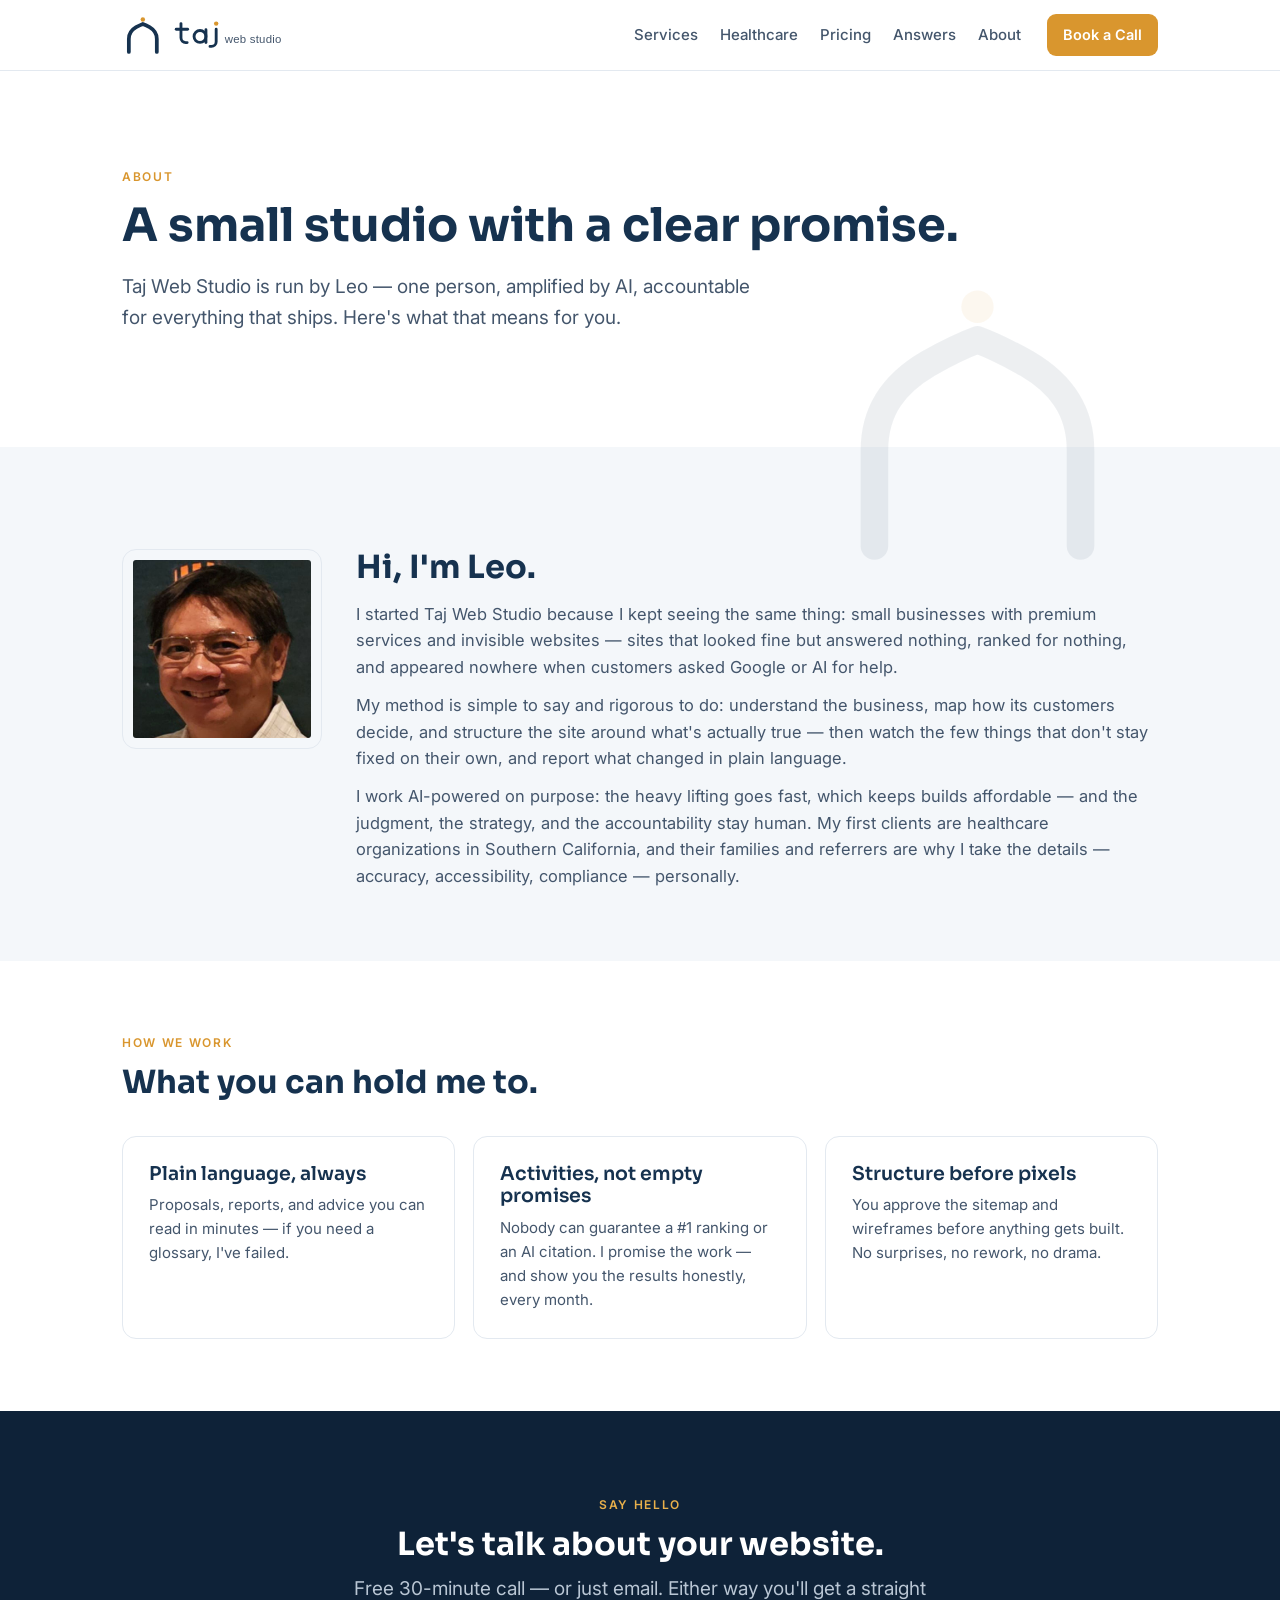
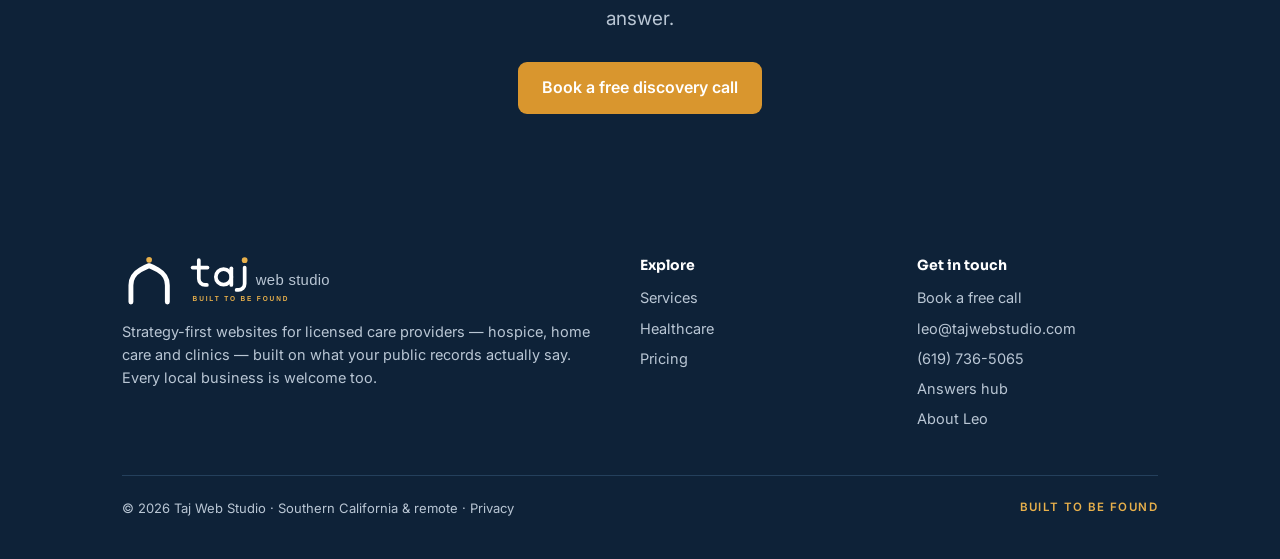
==== about.html @ af1b764f "Phone menu: nav links on a second row under 860px; stylesheet v4" ====
<!DOCTYPE html>
<html lang="en">
<head>
<meta charset="UTF-8">
<meta name="viewport" content="width=device-width, initial-scale=1.0">
<title>About Leo & Taj Web Studio | AI-Powered Web Studio</title>
<meta name="description" content="Taj Web Studio is a one-person, AI-powered web studio run by Leo — strategy-first websites for licensed care providers and local businesses, with plain-language reporting.">
<link rel="canonical" href="https://tajwebstudio.com/about.html">
<!-- social sharing -->
<meta property="og:type" content="website">
<meta property="og:site_name" content="Taj Web Studio">
<meta property="og:title" content="About Leo & Taj Web Studio | AI-Powered Web Studio">
<meta property="og:description" content="Taj Web Studio is a one-person, AI-powered web studio run by Leo — strategy-first websites for licensed care providers and local businesses, with plain-language reporting.">
<meta property="og:url" content="https://tajwebstudio.com/about.html">
<meta property="og:image" content="https://tajwebstudio.com/assets/og-card.png">
<meta property="og:image:width" content="1200">
<meta property="og:image:height" content="630">
<meta property="og:image:alt" content="Taj Web Studio — strategy-first websites">
<meta name="twitter:card" content="summary_large_image">
<meta name="twitter:title" content="About Leo & Taj Web Studio | AI-Powered Web Studio">
<meta name="twitter:description" content="Taj Web Studio is a one-person, AI-powered web studio run by Leo — strategy-first websites for licensed care providers and local businesses, with plain-language reporting.">
<meta name="twitter:image" content="https://tajwebstudio.com/assets/og-card.png">
<link rel="icon" type="image/svg+xml" href="assets/favicon.svg">
<link rel="preconnect" href="https://fonts.googleapis.com">
<link href="https://fonts.googleapis.com/css2?family=Sora:wght@600;700&family=Inter:wght@400;500;600&display=swap" rel="stylesheet">
<link rel="stylesheet" href="css/styles.css?v=4">

<!-- Google tag (gtag.js) -->
<script async src="https://www.googletagmanager.com/gtag/js?id=G-6H2BL4L3NL"></script>
<script>
  window.dataLayer = window.dataLayer || [];
  function gtag(){dataLayer.push(arguments);}
  gtag('js', new Date());
  gtag('config', 'G-6H2BL4L3NL');
</script>
</head>
<body>

<header>
  <div class="wrap nav">
    <a class="logo" href="index.html"><img src="assets/logo-horizontal-notagline.svg" alt="Taj Web Studio"></a>
    <nav>
      <a href="services.html">Services</a>
      <a href="healthcare.html">Healthcare</a>
      <a href="pricing.html">Pricing</a>
      <a href="answers.html">Answers</a>
      <a href="about.html">About</a>
    </nav>
    <a class="btn btn-gold" href="book.html">Book a Call</a>
  </div>
</header>

<section class="hero">
  <div class="wrap hero-wrap">
    <img class="arch-bg" src="assets/logo-mark.svg" alt="" aria-hidden="true">
    <p class="eyebrow">About</p>
    <h1>A small studio with a clear promise.</h1>
    <p class="sub">Taj Web Studio is run by Leo — one person, amplified by AI, accountable for everything that
    ships. Here's what that means for you.</p>
  </div>
</section>

<section class="mist">
  <div class="wrap">
    <div class="bio">
      <img class="photo" src="assets/leo.jpg" alt="Leo, founder of Taj Web Studio" width="640" height="640">
      <div>
        <h2>Hi, I'm Leo.</h2>
        <p style="color:var(--slate);margin-bottom:12px">I started Taj Web Studio because I kept seeing the same thing: small businesses with
        premium services and invisible websites — sites that looked fine but answered nothing, ranked for nothing,
        and appeared nowhere when customers asked Google or AI for help.</p>
        <p style="color:var(--slate);margin-bottom:12px">My method is simple to say and rigorous to do: understand the business, map how its customers
        decide, and structure the site around what's actually true — then watch the few things that don't stay
        fixed on their own, and report what changed in plain language.</p>
        <p style="color:var(--slate)">I work AI-powered on purpose: the heavy lifting goes fast, which keeps builds affordable —
        and the judgment, the strategy, and the accountability stay human. My first clients are healthcare
        organizations in Southern California, and their families and referrers are why I take the details —
        accuracy, accessibility, compliance — personally.</p>
      </div>
    </div>
  </div>
</section>

<section>
  <div class="wrap">
    <p class="eyebrow">How we work</p>
    <h2>What you can hold me to.</h2>
    <div class="grid g3">
      <div class="card"><h3>Plain language, always</h3><p>Proposals, reports, and advice you can read in minutes — if you need a glossary, I've failed.</p></div>
      <div class="card"><h3>Activities, not empty promises</h3><p>Nobody can guarantee a #1 ranking or an AI citation. I promise the work — and show you the results honestly, every month.</p></div>
      <div class="card"><h3>Structure before pixels</h3><p>You approve the sitemap and wireframes before anything gets built. No surprises, no rework, no drama.</p></div>
    </div>
  </div>
</section>

<section class="dark cta-band">
  <div class="wrap">
    <p class="eyebrow">Say hello</p>
    <h2>Let's talk about your website.</h2>
    <p class="sub">Free 30-minute call — or just email. Either way you'll get a straight answer.</p>
    <a class="btn btn-gold" href="book.html">Book a free discovery call</a>
  </div>
</section>

<footer>
  <div class="wrap">
    <div class="cols">
      <div>
        <img src="assets/logo-horizontal-reversed.svg" alt="Taj Web Studio">
        <p>Strategy-first websites for licensed care providers — hospice, home care and clinics — built on
        what your public records actually say. Every local business is welcome too.</p>
      </div>
      <div>
        <h4>Explore</h4>
        <a href="services.html">Services</a>
        <a href="healthcare.html">Healthcare</a>
        <a href="pricing.html">Pricing</a>
      </div>
      <div>
        <h4>Get in touch</h4>
        <a href="book.html">Book a free call</a>
        <a href="mailto:leo@tajwebstudio.com">leo@tajwebstudio.com</a>
        <a href="tel:+16197365065">(619) 736-5065</a>
        <a href="answers.html">Answers hub</a>
        <a href="about.html">About Leo</a>
      </div>
    </div>
    <div class="base">
      <span>© 2026 Taj Web Studio · Southern California & remote · <a href="privacy.html" style="display:inline">Privacy</a></span>
      <span class="tag">BUILT TO BE FOUND</span>
    </div>
  </div>
</footer>

</body>
</html>
---- css/styles.css ----
/* Taj Web Studio design system — from brand-kit.md v3 */
:root{
  --ink:#16324F; --navy:#0E2238; --gold:#D9962E; --gold-b:#E8B04B;
  --slate:#44566C; --mist:#F4F7FA; --line:#E3E9F0; --white:#FFFFFF;
  --ff-h:'Sora',system-ui,-apple-system,'Segoe UI',sans-serif;
  --ff-b:'Inter',system-ui,-apple-system,'Segoe UI',sans-serif;
  --max:1080px;
}
*{margin:0;box-sizing:border-box}
html{scroll-behavior:smooth}
body{font-family:var(--ff-b);color:var(--ink);background:var(--white);line-height:1.6;font-size:16.5px}
img,svg{max-width:100%;display:block}
a{color:inherit;text-decoration:none}
.wrap{max-width:var(--max);margin:0 auto;padding:0 22px}
h1,h2,h3{font-family:var(--ff-h);line-height:1.18}
h1{font-size:clamp(30px,4.6vw,46px);font-weight:700}
h2{font-size:clamp(24px,3vw,32px);font-weight:700;margin-bottom:14px}
h3{font-size:19px;font-weight:600}
.eyebrow{font-size:12px;font-weight:600;letter-spacing:.14em;text-transform:uppercase;color:var(--gold);margin-bottom:12px}
.sub{color:var(--slate);font-size:clamp(16px,1.6vw,19px);max-width:640px}
section{padding:72px 0}
section.mist{background:var(--mist)}
section.dark{background:var(--navy);color:var(--white)}
section.dark .sub{color:#B9C6D4}
section.dark .eyebrow{color:var(--gold-b)}
/* nav */
header{position:sticky;top:0;background:rgba(255,255,255,.96);backdrop-filter:blur(6px);border-bottom:1px solid var(--line);z-index:50}
.nav{display:flex;align-items:center;gap:26px;height:70px}
.nav .logo img{height:40px;width:auto}
.nav nav{display:flex;gap:22px;margin-left:auto;font-size:15px;font-weight:500;color:var(--slate)}
.nav nav a:hover{color:var(--ink)}
/* buttons */
.btn{display:inline-block;font-family:var(--ff-b);font-weight:600;font-size:16px;border-radius:9px;padding:13px 24px;transition:.15s}
.btn-gold{background:var(--gold);color:#fff}
.btn-gold:hover{background:#C4861F}
.btn-ghost{border:1.5px solid var(--ink);color:var(--ink)}
.btn-ghost:hover{background:var(--ink);color:#fff}
.dark .btn-ghost{border-color:#fff;color:#fff}
.nav .btn{padding:9px 16px;font-size:14.5px}
/* hero */
.hero{padding:96px 0 84px}
.hero .sub{margin:20px 0 30px}
.hero .actions{display:flex;gap:14px;flex-wrap:wrap}
.hero .arch-bg{position:absolute;right:4%;top:90px;width:min(30vw,320px);opacity:.07;pointer-events:none}
.hero-wrap{position:relative}
/* cards & grids */
.grid{display:grid;gap:18px;margin-top:34px}
.g2{grid-template-columns:repeat(2,1fr)}
.g3{grid-template-columns:repeat(3,1fr)}
.g4{grid-template-columns:repeat(4,1fr)}
.card{background:#fff;border:1px solid var(--line);border-radius:14px;padding:26px}
.mist .card{box-shadow:0 1px 8px rgba(14,34,56,.05)}
.card h3{margin-bottom:8px}
.card p{font-size:15px;color:var(--slate)}
.card .more{display:inline-block;margin-top:14px;font-weight:600;font-size:14.5px;color:var(--gold);}
.card.path{border-top:4px solid var(--gold);}
.step{ text-align:left}
.step .num{font-family:var(--ff-h);font-weight:700;font-size:15px;color:var(--gold);margin-bottom:6px}
.qa .card h3{font-size:16.5px}
/* proof */
.proof-tag{font-size:12.5px;font-weight:600;color:var(--gold);letter-spacing:.06em;text-transform:uppercase}
.result{font-weight:600;color:var(--ink);margin-top:10px;font-size:15px}
/* cta band */
.cta-band{text-align:center;padding:84px 0}
.cta-band h2{margin-bottom:10px}
.cta-band .sub{margin:0 auto 28px}
/* footer */
footer{background:var(--navy);color:#B9C6D4;padding:56px 0 40px;font-size:14.5px}
footer .cols{display:grid;grid-template-columns:2fr 1fr 1fr;gap:36px}
footer img{height:52px;width:auto;margin-bottom:14px}
footer h4{font-family:var(--ff-h);color:#fff;font-size:14px;margin-bottom:10px}
footer a{display:block;margin-bottom:7px}
footer a:hover{color:#fff}
footer .base{border-top:1px solid #24405C;margin-top:38px;padding-top:22px;display:flex;justify-content:space-between;flex-wrap:wrap;gap:8px;font-size:13px}
footer .tag{color:var(--gold-b);letter-spacing:.12em;font-weight:600;font-size:11.5px}
@media(max-width:860px){
  .g3,.g4{grid-template-columns:1fr 1fr}
  .nav{flex-wrap:wrap;height:auto;padding-top:10px;padding-bottom:8px;row-gap:6px;column-gap:12px}
  .nav .btn{margin-left:auto}
  .nav nav{order:3;width:100%;margin-left:0;gap:16px;font-size:14px;overflow-x:auto;white-space:nowrap;-webkit-overflow-scrolling:touch;padding:2px 0 4px}
  footer .cols{grid-template-columns:1fr}
}
@media(max-width:560px){
  .nav .logo img{height:30px}
  .nav .btn{padding:8px 12px;font-size:13.5px}
  .g2,.g3,.g4{grid-template-columns:1fr}
  section{padding:52px 0}
  .hero{padding:64px 0 56px}
}
/* pricing */
.price{font-family:var(--ff-h);font-weight:700;font-size:26px;margin:6px 0 2px}
.per{font-size:13.5px;color:var(--slate);font-weight:500}
.card.feat{border:2px solid var(--gold);position:relative}
.badge{position:absolute;top:-12px;left:22px;background:var(--gold);color:#fff;font-size:11.5px;font-weight:600;letter-spacing:.06em;border-radius:20px;padding:3px 12px}
.card ul{margin:12px 0 0 0;padding:0;list-style:none}
.card ul li{font-size:14.5px;color:var(--slate);padding-left:20px;position:relative;margin-bottom:7px}
.card ul li:before{content:"✓";position:absolute;left:0;color:var(--gold);font-weight:700}
.fineline{margin-top:18px;font-size:14px;color:var(--slate)}
/* forms */
.field{margin-bottom:14px}
.field label{display:block;font-size:13.5px;font-weight:600;margin-bottom:5px}
.field input,.field textarea{width:100%;border:1.5px solid var(--line);border-radius:8px;padding:11px 12px;font-family:var(--ff-b);font-size:15px;color:var(--ink)}
.field input:focus,.field textarea:focus{outline:2px solid var(--gold);border-color:var(--gold)}
.sched{border:2px dashed var(--line);border-radius:14px;min-height:300px;display:flex;align-items:center;justify-content:center;color:var(--slate);font-size:14.5px;text-align:center;padding:20px}
/* answers hub */
article{max-width:760px;margin:0;padding:56px 0;border-bottom:1px solid var(--line);scroll-margin-top:90px}
article:last-of-type{border-bottom:none}
article h2{margin-bottom:16px}
article .lead{font-size:18px;font-weight:500;color:var(--ink);margin-bottom:18px}
article p{margin-bottom:14px;color:var(--slate)}
article strong{color:var(--ink)}
.answer-date{font-size:13px;color:#7A8CA0;margin-top:6px}
.bio{display:grid;grid-template-columns:200px 1fr;gap:34px;align-items:start;margin-top:30px}
.bio .photo{background:var(--mist);border:1px solid var(--line);border-radius:14px;aspect-ratio:1;display:flex;align-items:center;justify-content:center;color:var(--slate);font-size:13px;text-align:center;padding:10px}
@media(max-width:660px){.bio{grid-template-columns:1fr}}
img.photo{width:100%;height:auto;padding:0;object-fit:cover;display:block}

/* ===== v1.1 — design elevation ===== */
.hero-v2{background:linear-gradient(155deg,#0E2238 0%,#16324F 62%,#1E4066 100%);color:#fff;padding:110px 0 120px;position:relative;overflow:hidden}
.hero-v2 .eyebrow{color:var(--gold-b)}
.hero-v2 h1{font-size:clamp(34px,5.2vw,56px);max-width:840px;color:#fff}
.hero-v2 h1 em{color:var(--gold-b)}
.hero-v2 .sub{color:#BCC9D8;font-size:clamp(16.5px,1.7vw,20px);max-width:660px}
.hero-v2:after{content:"";position:absolute;left:0;right:0;bottom:0;height:110px;background:url("data:image/svg+xml,%3Csvg xmlns='http://www.w3.org/2000/svg' width='140' height='110' viewBox='0 0 140 110'%3E%3Cpath d='M18 110 V64 Q18 34 44 25 Q64 18 70 2 Q76 18 96 25 Q122 34 122 64 V110' fill='none' stroke='%23E8B04B' stroke-width='2'/%3E%3C/svg%3E") repeat-x bottom;opacity:.14;pointer-events:none}
.hero-v2 .arch-glow{position:absolute;right:-40px;top:40px;width:min(34vw,380px);opacity:.1;filter:brightness(4)}
.founder-band{padding:0}
.founder{display:grid;grid-template-columns:132px 1fr;gap:30px;align-items:center;background:#fff;border:1px solid var(--line);border-left:5px solid var(--gold);border-radius:16px;padding:32px 36px;box-shadow:0 10px 34px rgba(14,34,56,.13);margin-top:-58px;position:relative;z-index:5}
.founder img{width:132px;height:132px;border-radius:50%;object-fit:cover;border:3px solid var(--gold-b)}
.founder .quote{font-family:var(--ff-h);font-size:clamp(18px,2.1vw,23px);font-weight:600;line-height:1.35;color:var(--ink);margin-bottom:10px}
.founder .small{color:var(--slate);font-size:15.5px}
.founder .small a{color:var(--gold);font-weight:600}
@media(max-width:660px){.founder{grid-template-columns:1fr;text-align:center;justify-items:center;padding:26px}}
.card.path{position:relative}
.hero-v2 .btn-ghost{border-color:#fff;color:#fff}
.hero-v2 .btn-ghost:hover{background:#fff;color:var(--ink)}
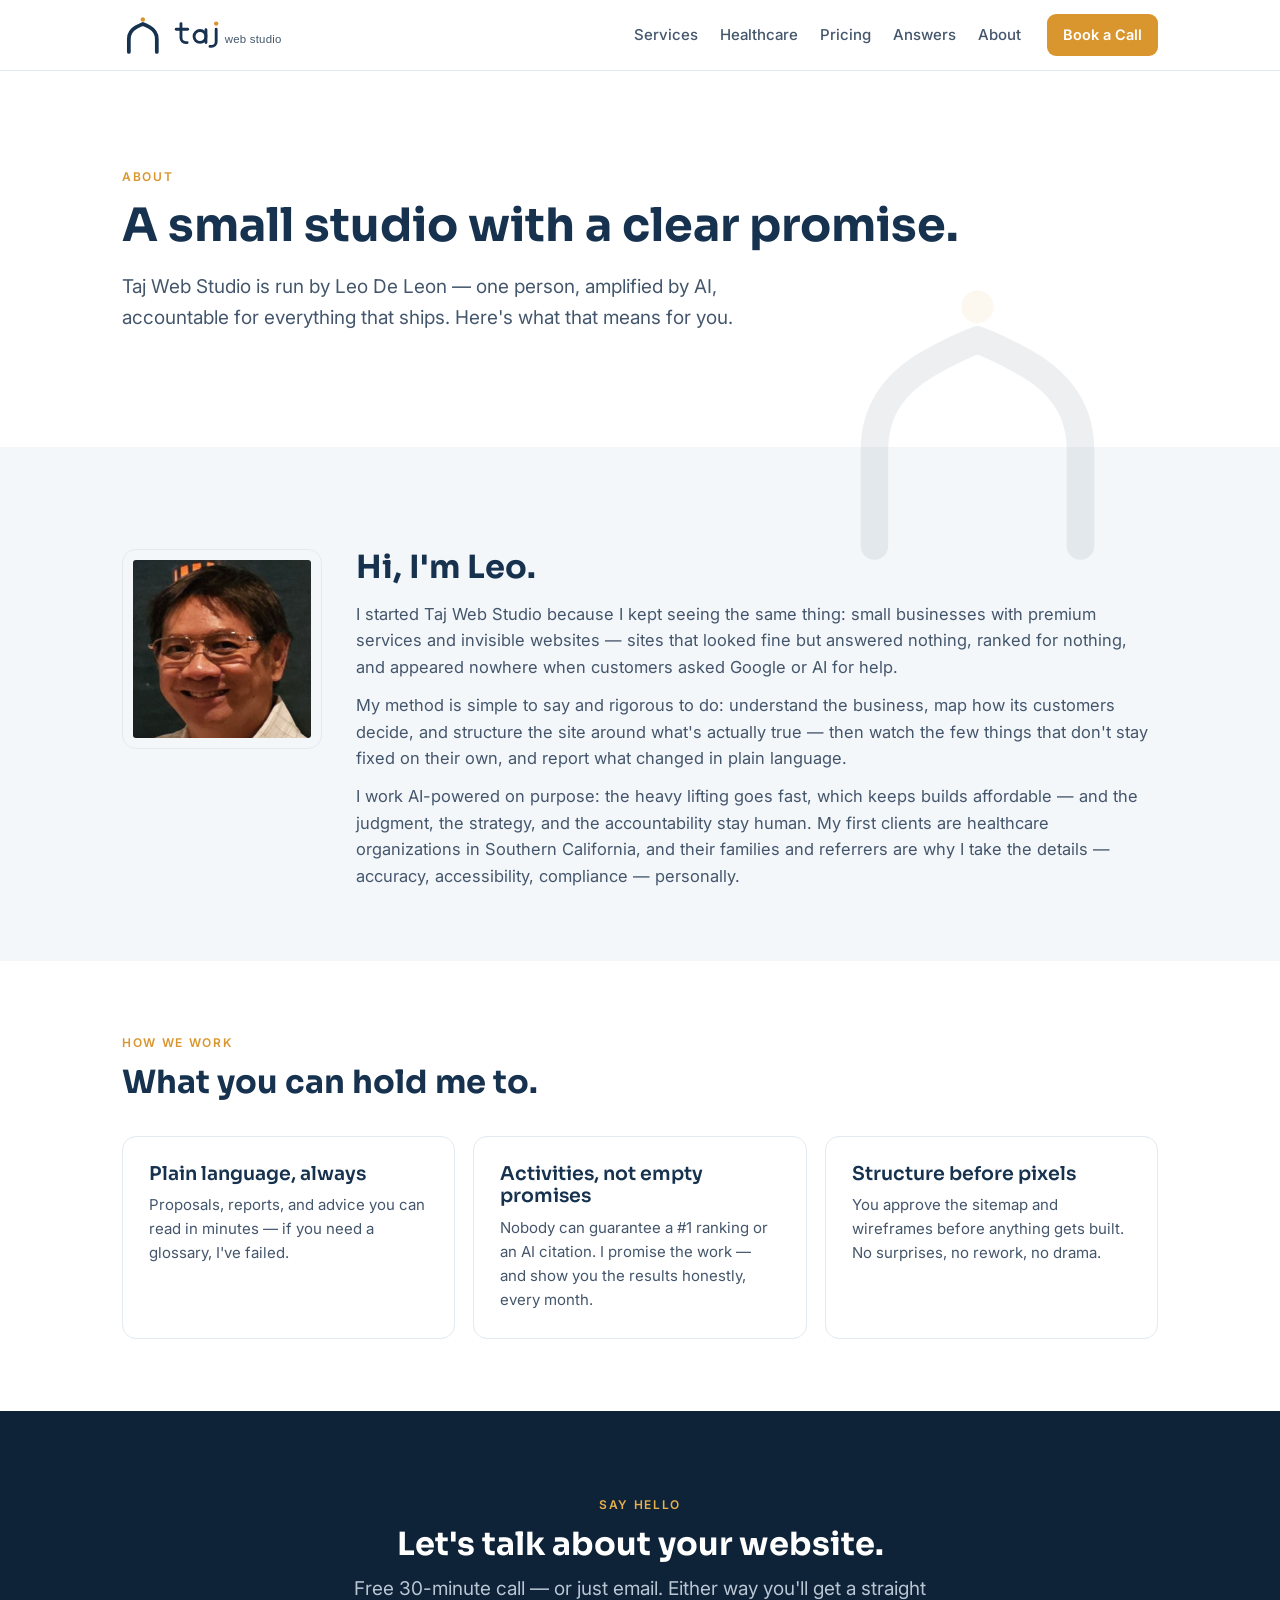
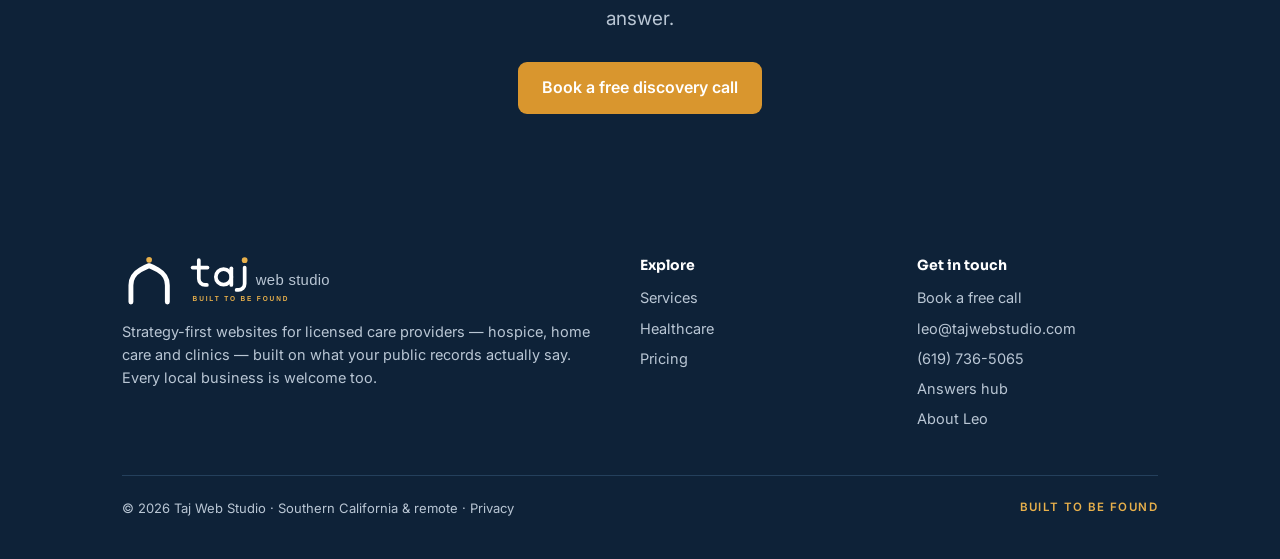
==== commit c80359e7: "Founder full name on About, llms.txt and site data" ====
--- a/about.html
+++ b/about.html
@@ -4,26 +4,26 @@
 <meta charset="UTF-8">
 <meta name="viewport" content="width=device-width, initial-scale=1.0">
 <title>About Leo & Taj Web Studio | AI-Powered Web Studio</title>
-<meta name="description" content="Taj Web Studio is a one-person, AI-powered web studio run by Leo — strategy-first websites for licensed care providers and local businesses, with plain-language reporting.">
+<meta name="description" content="Taj Web Studio is a one-person, AI-powered web studio run by Leo De Leon — strategy-first websites for licensed care providers and local businesses, with plain-language reporting.">
 <link rel="canonical" href="https://tajwebstudio.com/about.html">
 <!-- social sharing -->
 <meta property="og:type" content="website">
 <meta property="og:site_name" content="Taj Web Studio">
 <meta property="og:title" content="About Leo & Taj Web Studio | AI-Powered Web Studio">
-<meta property="og:description" content="Taj Web Studio is a one-person, AI-powered web studio run by Leo — strategy-first websites for licensed care providers and local businesses, with plain-language reporting.">
+<meta property="og:description" content="Taj Web Studio is a one-person, AI-powered web studio run by Leo De Leon — strategy-first websites for licensed care providers and local businesses, with plain-language reporting.">
 <meta property="og:url" content="https://tajwebstudio.com/about.html">
-<meta property="og:image" content="https://tajwebstudio.com/assets/og-card.png">
+<meta property="og:image" content="https://tajwebstudio.com/assets/og-card-2026-09.png">
 <meta property="og:image:width" content="1200">
 <meta property="og:image:height" content="630">
-<meta property="og:image:alt" content="Taj Web Studio — strategy-first websites">
+<meta property="og:image:alt" content="Taj Web Studio — built around how your customers decide">
 <meta name="twitter:card" content="summary_large_image">
 <meta name="twitter:title" content="About Leo & Taj Web Studio | AI-Powered Web Studio">
-<meta name="twitter:description" content="Taj Web Studio is a one-person, AI-powered web studio run by Leo — strategy-first websites for licensed care providers and local businesses, with plain-language reporting.">
-<meta name="twitter:image" content="https://tajwebstudio.com/assets/og-card.png">
+<meta name="twitter:description" content="Taj Web Studio is a one-person, AI-powered web studio run by Leo De Leon — strategy-first websites for licensed care providers and local businesses, with plain-language reporting.">
+<meta name="twitter:image" content="https://tajwebstudio.com/assets/og-card-2026-09.png">
 <link rel="icon" type="image/svg+xml" href="assets/favicon.svg">
 <link rel="preconnect" href="https://fonts.googleapis.com">
 <link href="https://fonts.googleapis.com/css2?family=Sora:wght@600;700&family=Inter:wght@400;500;600&display=swap" rel="stylesheet">
-<link rel="stylesheet" href="css/styles.css?v=4">
+<link rel="stylesheet" href="css/styles.css?v=6">
 
 <!-- Google tag (gtag.js) -->
 <script async src="https://www.googletagmanager.com/gtag/js?id=G-6H2BL4L3NL"></script>
@@ -39,15 +39,18 @@
 <header>
   <div class="wrap nav">
     <a class="logo" href="index.html"><img src="assets/logo-horizontal-notagline.svg" alt="Taj Web Studio"></a>
-    <nav>
+    <nav id="site-nav">
       <a href="services.html">Services</a>
       <a href="healthcare.html">Healthcare</a>
       <a href="pricing.html">Pricing</a>
       <a href="answers.html">Answers</a>
       <a href="about.html">About</a>
+      <a class="nav-cta" href="book.html">Book a call</a>
     </nav>
     <a class="btn btn-gold" href="book.html">Book a Call</a>
+    <button class="menu-btn" type="button" aria-label="Open menu" aria-expanded="false" aria-controls="site-nav"><span></span><span></span><span></span></button>
   </div>
+<script>(function(){var b=document.querySelector('.menu-btn'),n=document.getElementById('site-nav');if(!b||!n)return;b.addEventListener('click',function(){var o=n.classList.toggle('open');b.setAttribute('aria-expanded',o?'true':'false');b.setAttribute('aria-label',o?'Close menu':'Open menu');});})();</script>
 </header>
 
 <section class="hero">
@@ -55,7 +58,7 @@
     <img class="arch-bg" src="assets/logo-mark.svg" alt="" aria-hidden="true">
     <p class="eyebrow">About</p>
     <h1>A small studio with a clear promise.</h1>
-    <p class="sub">Taj Web Studio is run by Leo — one person, amplified by AI, accountable for everything that
+    <p class="sub">Taj Web Studio is run by Leo De Leon — one person, amplified by AI, accountable for everything that
     ships. Here's what that means for you.</p>
   </div>
 </section>
@@ -63,7 +66,7 @@
 <section class="mist">
   <div class="wrap">
     <div class="bio">
-      <img class="photo" src="assets/leo.jpg" alt="Leo, founder of Taj Web Studio" width="640" height="640">
+      <img class="photo" src="assets/leo.jpg" alt="Leo De Leon, founder of Taj Web Studio" width="640" height="640">
       <div>
         <h2>Hi, I'm Leo.</h2>
         <p style="color:var(--slate);margin-bottom:12px">I started Taj Web Studio because I kept seeing the same thing: small businesses with
--- a/css/styles.css
+++ b/css/styles.css
@@ -29,6 +29,13 @@
 .nav .logo img{height:40px;width:auto}
 .nav nav{display:flex;gap:22px;margin-left:auto;font-size:15px;font-weight:500;color:var(--slate)}
 .nav nav a:hover{color:var(--ink)}
+/* mobile menu */
+.menu-btn{display:none;flex-direction:column;justify-content:center;gap:5px;width:42px;height:42px;padding:0 10px;border:0;border-radius:9px;background:transparent;cursor:pointer}
+.menu-btn span{display:block;height:2px;background:var(--ink);border-radius:2px;transition:transform .2s,opacity .2s}
+.menu-btn[aria-expanded="true"] span:nth-child(1){transform:translateY(7px) rotate(45deg)}
+.menu-btn[aria-expanded="true"] span:nth-child(2){opacity:0}
+.menu-btn[aria-expanded="true"] span:nth-child(3){transform:translateY(-7px) rotate(-45deg)}
+.nav nav .nav-cta{display:none}
 /* buttons */
 .btn{display:inline-block;font-family:var(--ff-b);font-weight:600;font-size:16px;border-radius:9px;padding:13px 24px;transition:.15s}
 .btn-gold{background:var(--gold);color:#fff}
@@ -75,14 +82,23 @@
 footer .tag{color:var(--gold-b);letter-spacing:.12em;font-weight:600;font-size:11.5px}
 @media(max-width:860px){
   .g3,.g4{grid-template-columns:1fr 1fr}
-  .nav{flex-wrap:wrap;height:auto;padding-top:10px;padding-bottom:8px;row-gap:6px;column-gap:12px}
-  .nav .btn{margin-left:auto}
-  .nav nav{order:3;width:100%;margin-left:0;gap:16px;font-size:14px;overflow-x:auto;white-space:nowrap;-webkit-overflow-scrolling:touch;padding:2px 0 4px}
+  .nav{flex-wrap:wrap;height:auto;min-height:64px;padding-top:10px;padding-bottom:10px;column-gap:12px}
+  .nav .btn{margin-left:auto;order:1}
+  .menu-btn{display:inline-flex;order:2}
+  .nav nav{display:none;order:3;width:100%;flex-direction:column;gap:0;margin:6px 0 0;padding:4px 0 0;border-top:1px solid var(--line);font-size:16px}
+  .nav nav.open{display:flex}
+  .nav nav a{padding:13px 2px;border-bottom:1px solid var(--line)}
+  .nav nav a:last-child{border-bottom:0}
+  .nav nav .nav-cta{display:block;color:var(--gold);font-weight:600}
   footer .cols{grid-template-columns:1fr}
 }
 @media(max-width:560px){
   .nav .logo img{height:30px}
   .nav .btn{padding:8px 12px;font-size:13.5px}
+}
+@media(max-width:400px){
+  .nav .btn{display:none}
+  .menu-btn{margin-left:auto}
   .g2,.g3,.g4{grid-template-columns:1fr}
   section{padding:52px 0}
   .hero{padding:64px 0 56px}
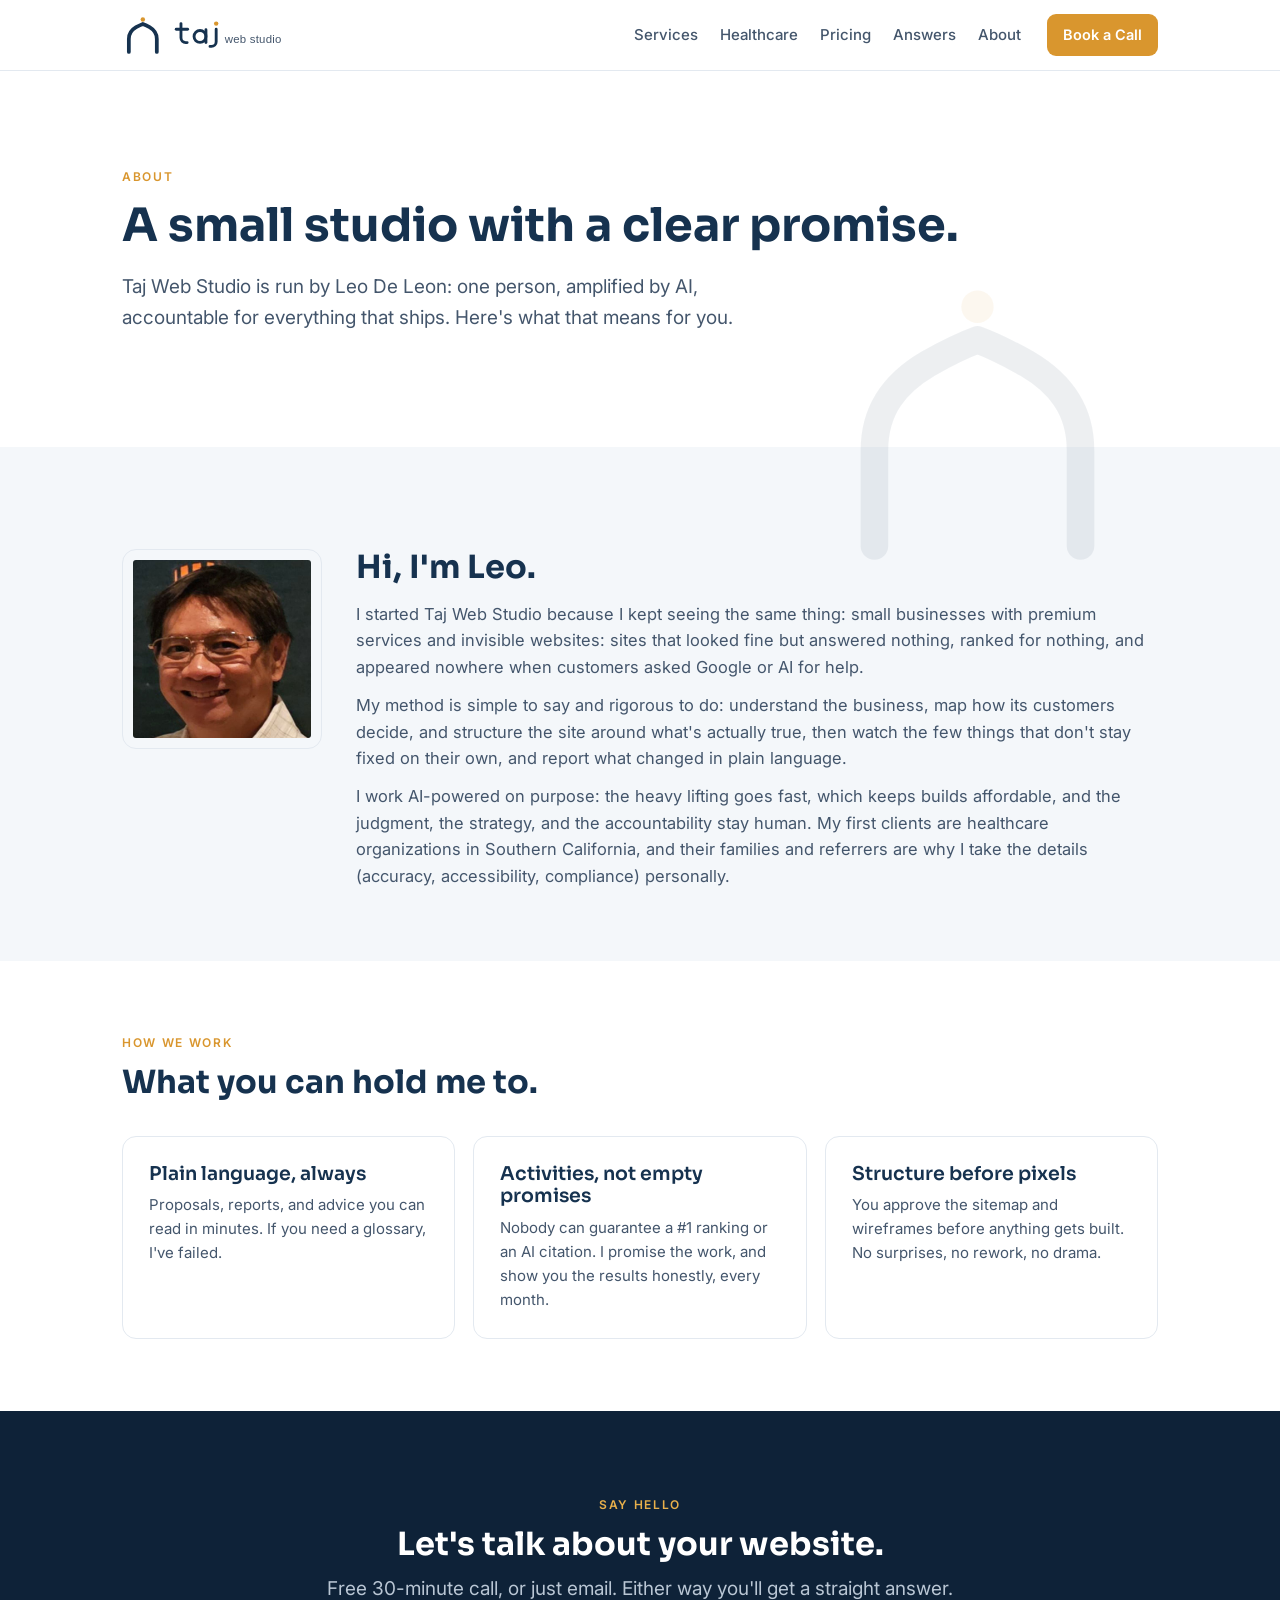
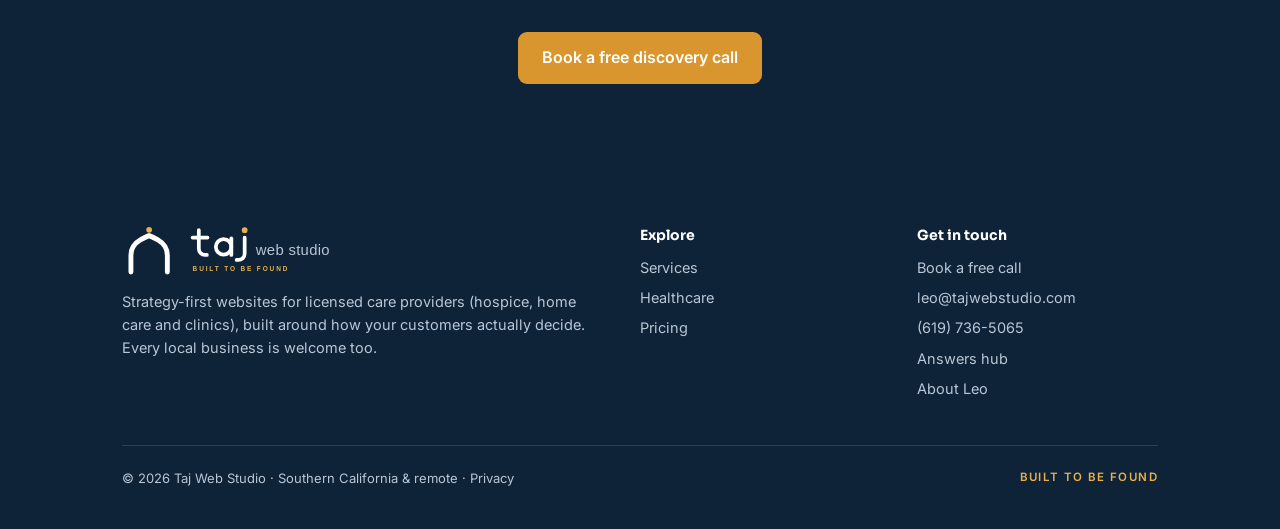
==== commit 9d3dabf2: "Dash pass, footer, hero line, care plan line" ====
--- a/about.html
+++ b/about.html
@@ -4,13 +4,13 @@
 <meta charset="UTF-8">
 <meta name="viewport" content="width=device-width, initial-scale=1.0">
 <title>About Leo & Taj Web Studio | AI-Powered Web Studio</title>
-<meta name="description" content="Taj Web Studio is a one-person, AI-powered web studio run by Leo De Leon — strategy-first websites for licensed care providers and local businesses, with plain-language reporting.">
+<meta name="description" content="Taj Web Studio is a one-person, AI-powered web studio run by Leo De Leon: strategy-first websites for licensed care providers and local businesses, with plain-language reporting.">
 <link rel="canonical" href="https://tajwebstudio.com/about.html">
 <!-- social sharing -->
 <meta property="og:type" content="website">
 <meta property="og:site_name" content="Taj Web Studio">
 <meta property="og:title" content="About Leo & Taj Web Studio | AI-Powered Web Studio">
-<meta property="og:description" content="Taj Web Studio is a one-person, AI-powered web studio run by Leo De Leon — strategy-first websites for licensed care providers and local businesses, with plain-language reporting.">
+<meta property="og:description" content="Taj Web Studio is a one-person, AI-powered web studio run by Leo De Leon: strategy-first websites for licensed care providers and local businesses, with plain-language reporting.">
 <meta property="og:url" content="https://tajwebstudio.com/about.html">
 <meta property="og:image" content="https://tajwebstudio.com/assets/og-card-2026-09.png">
 <meta property="og:image:width" content="1200">
@@ -18,7 +18,7 @@
 <meta property="og:image:alt" content="Taj Web Studio — built around how your customers decide">
 <meta name="twitter:card" content="summary_large_image">
 <meta name="twitter:title" content="About Leo & Taj Web Studio | AI-Powered Web Studio">
-<meta name="twitter:description" content="Taj Web Studio is a one-person, AI-powered web studio run by Leo De Leon — strategy-first websites for licensed care providers and local businesses, with plain-language reporting.">
+<meta name="twitter:description" content="Taj Web Studio is a one-person, AI-powered web studio run by Leo De Leon: strategy-first websites for licensed care providers and local businesses, with plain-language reporting.">
 <meta name="twitter:image" content="https://tajwebstudio.com/assets/og-card-2026-09.png">
 <link rel="icon" type="image/svg+xml" href="assets/favicon.svg">
 <link rel="preconnect" href="https://fonts.googleapis.com">
@@ -58,7 +58,7 @@
     <img class="arch-bg" src="assets/logo-mark.svg" alt="" aria-hidden="true">
     <p class="eyebrow">About</p>
     <h1>A small studio with a clear promise.</h1>
-    <p class="sub">Taj Web Studio is run by Leo De Leon — one person, amplified by AI, accountable for everything that
+    <p class="sub">Taj Web Studio is run by Leo De Leon: one person, amplified by AI, accountable for everything that
     ships. Here's what that means for you.</p>
   </div>
 </section>
@@ -70,15 +70,13 @@
       <div>
         <h2>Hi, I'm Leo.</h2>
         <p style="color:var(--slate);margin-bottom:12px">I started Taj Web Studio because I kept seeing the same thing: small businesses with
-        premium services and invisible websites — sites that looked fine but answered nothing, ranked for nothing,
+        premium services and invisible websites: sites that looked fine but answered nothing, ranked for nothing,
         and appeared nowhere when customers asked Google or AI for help.</p>
         <p style="color:var(--slate);margin-bottom:12px">My method is simple to say and rigorous to do: understand the business, map how its customers
-        decide, and structure the site around what's actually true — then watch the few things that don't stay
+        decide, and structure the site around what's actually true, then watch the few things that don't stay
         fixed on their own, and report what changed in plain language.</p>
-        <p style="color:var(--slate)">I work AI-powered on purpose: the heavy lifting goes fast, which keeps builds affordable —
-        and the judgment, the strategy, and the accountability stay human. My first clients are healthcare
-        organizations in Southern California, and their families and referrers are why I take the details —
-        accuracy, accessibility, compliance — personally.</p>
+        <p style="color:var(--slate)">I work AI-powered on purpose: the heavy lifting goes fast, which keeps builds affordable, and the judgment, the strategy, and the accountability stay human. My first clients are healthcare
+        organizations in Southern California, and their families and referrers are why I take the details (accuracy, accessibility, compliance) personally.</p>
       </div>
     </div>
   </div>
@@ -89,8 +87,8 @@
     <p class="eyebrow">How we work</p>
     <h2>What you can hold me to.</h2>
     <div class="grid g3">
-      <div class="card"><h3>Plain language, always</h3><p>Proposals, reports, and advice you can read in minutes — if you need a glossary, I've failed.</p></div>
-      <div class="card"><h3>Activities, not empty promises</h3><p>Nobody can guarantee a #1 ranking or an AI citation. I promise the work — and show you the results honestly, every month.</p></div>
+      <div class="card"><h3>Plain language, always</h3><p>Proposals, reports, and advice you can read in minutes. If you need a glossary, I've failed.</p></div>
+      <div class="card"><h3>Activities, not empty promises</h3><p>Nobody can guarantee a #1 ranking or an AI citation. I promise the work, and show you the results honestly, every month.</p></div>
       <div class="card"><h3>Structure before pixels</h3><p>You approve the sitemap and wireframes before anything gets built. No surprises, no rework, no drama.</p></div>
     </div>
   </div>
@@ -100,7 +98,7 @@
   <div class="wrap">
     <p class="eyebrow">Say hello</p>
     <h2>Let's talk about your website.</h2>
-    <p class="sub">Free 30-minute call — or just email. Either way you'll get a straight answer.</p>
+    <p class="sub">Free 30-minute call, or just email. Either way you'll get a straight answer.</p>
     <a class="btn btn-gold" href="book.html">Book a free discovery call</a>
   </div>
 </section>
@@ -110,8 +108,7 @@
     <div class="cols">
       <div>
         <img src="assets/logo-horizontal-reversed.svg" alt="Taj Web Studio">
-        <p>Strategy-first websites for licensed care providers — hospice, home care and clinics — built on
-        what your public records actually say. Every local business is welcome too.</p>
+        <p>Strategy-first websites for licensed care providers (hospice, home care and clinics), built around how your customers actually decide. Every local business is welcome too.</p>
       </div>
       <div>
         <h4>Explore</h4>
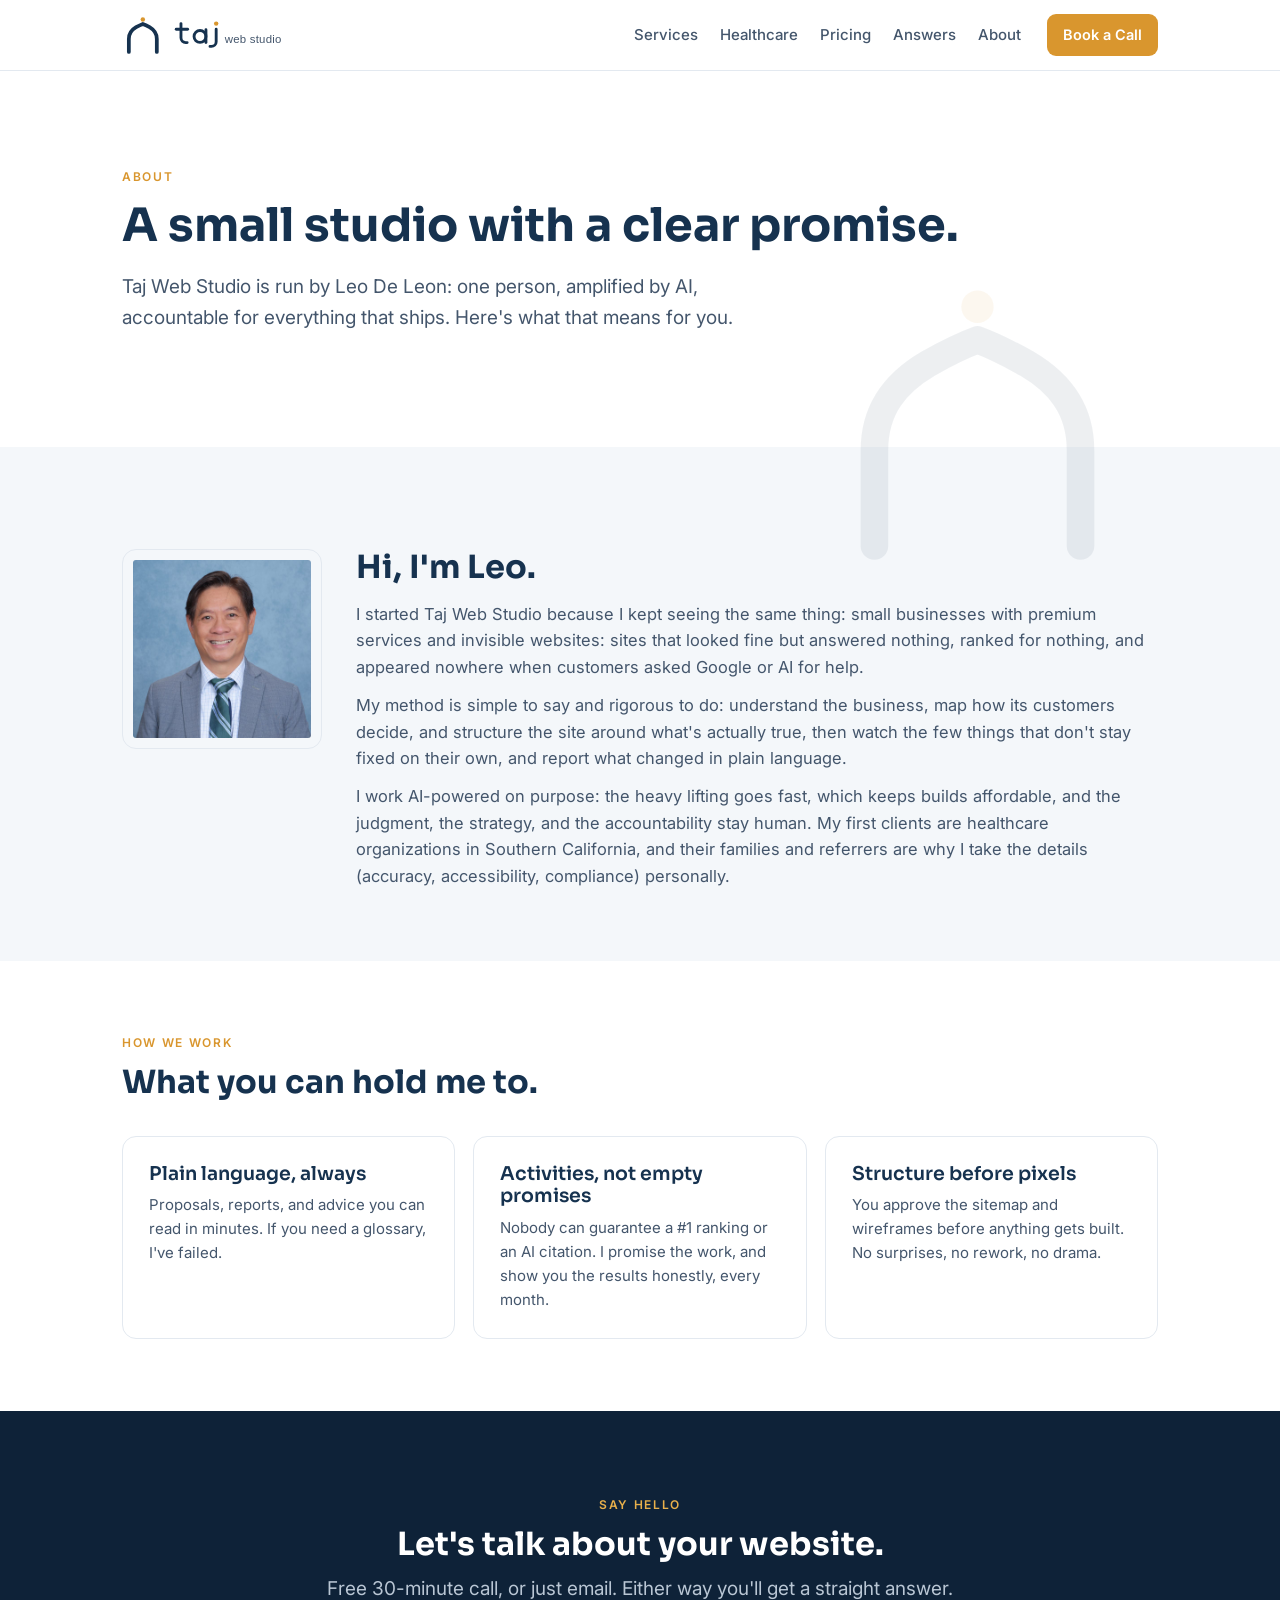
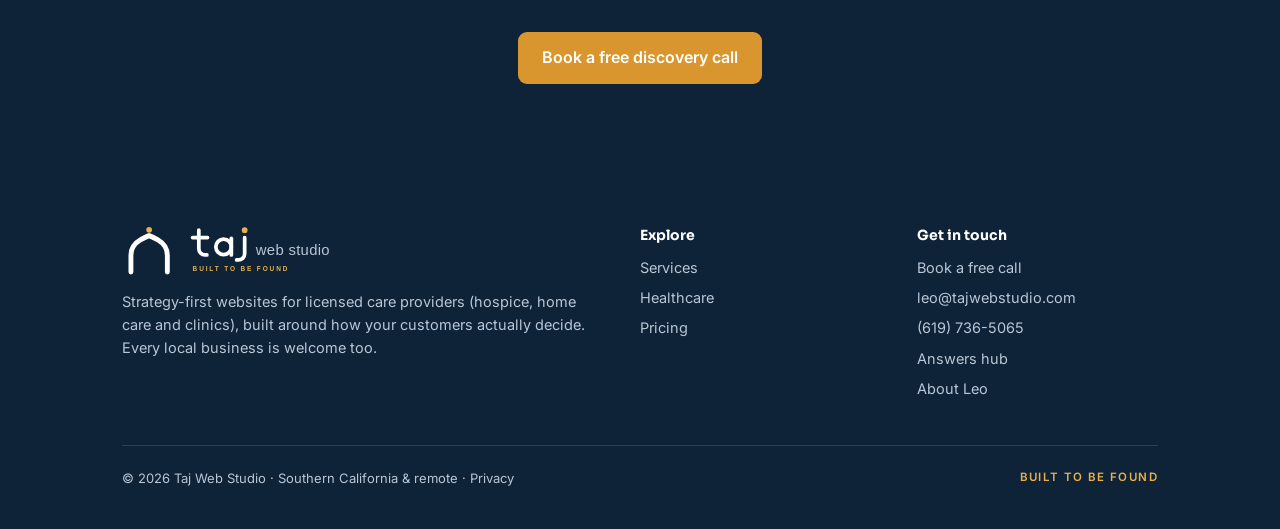
==== commit 89fac731: "New headshots: About page and homepage note" ====
--- a/about.html
+++ b/about.html
@@ -66,7 +66,7 @@
 <section class="mist">
   <div class="wrap">
     <div class="bio">
-      <img class="photo" src="assets/leo.jpg" alt="Leo De Leon, founder of Taj Web Studio" width="640" height="640">
+      <img class="photo" src="assets/leo-about.jpg" alt="Leo De Leon, founder of Taj Web Studio" width="800" height="800">
       <div>
         <h2>Hi, I'm Leo.</h2>
         <p style="color:var(--slate);margin-bottom:12px">I started Taj Web Studio because I kept seeing the same thing: small businesses with
--- a/css/styles.css
+++ b/css/styles.css
@@ -149,3 +149,10 @@
 .card.path{position:relative}
 .hero-v2 .btn-ghost{border-color:#fff;color:#fff}
 .hero-v2 .btn-ghost:hover{background:#fff;color:var(--ink)}
+
+/* pain cards + promise strip (30 Sept 2026) */
+.card.pain{border-top:4px solid var(--gold)}
+.card.pain .said{font-family:var(--ff-h);font-size:16px;color:var(--navy);font-style:italic;margin-bottom:12px}
+.card.pain .cost{margin-bottom:8px}
+.card.pain b{color:var(--ink)}
+.card.promise{border-left:4px solid var(--gold);background:var(--mist)}
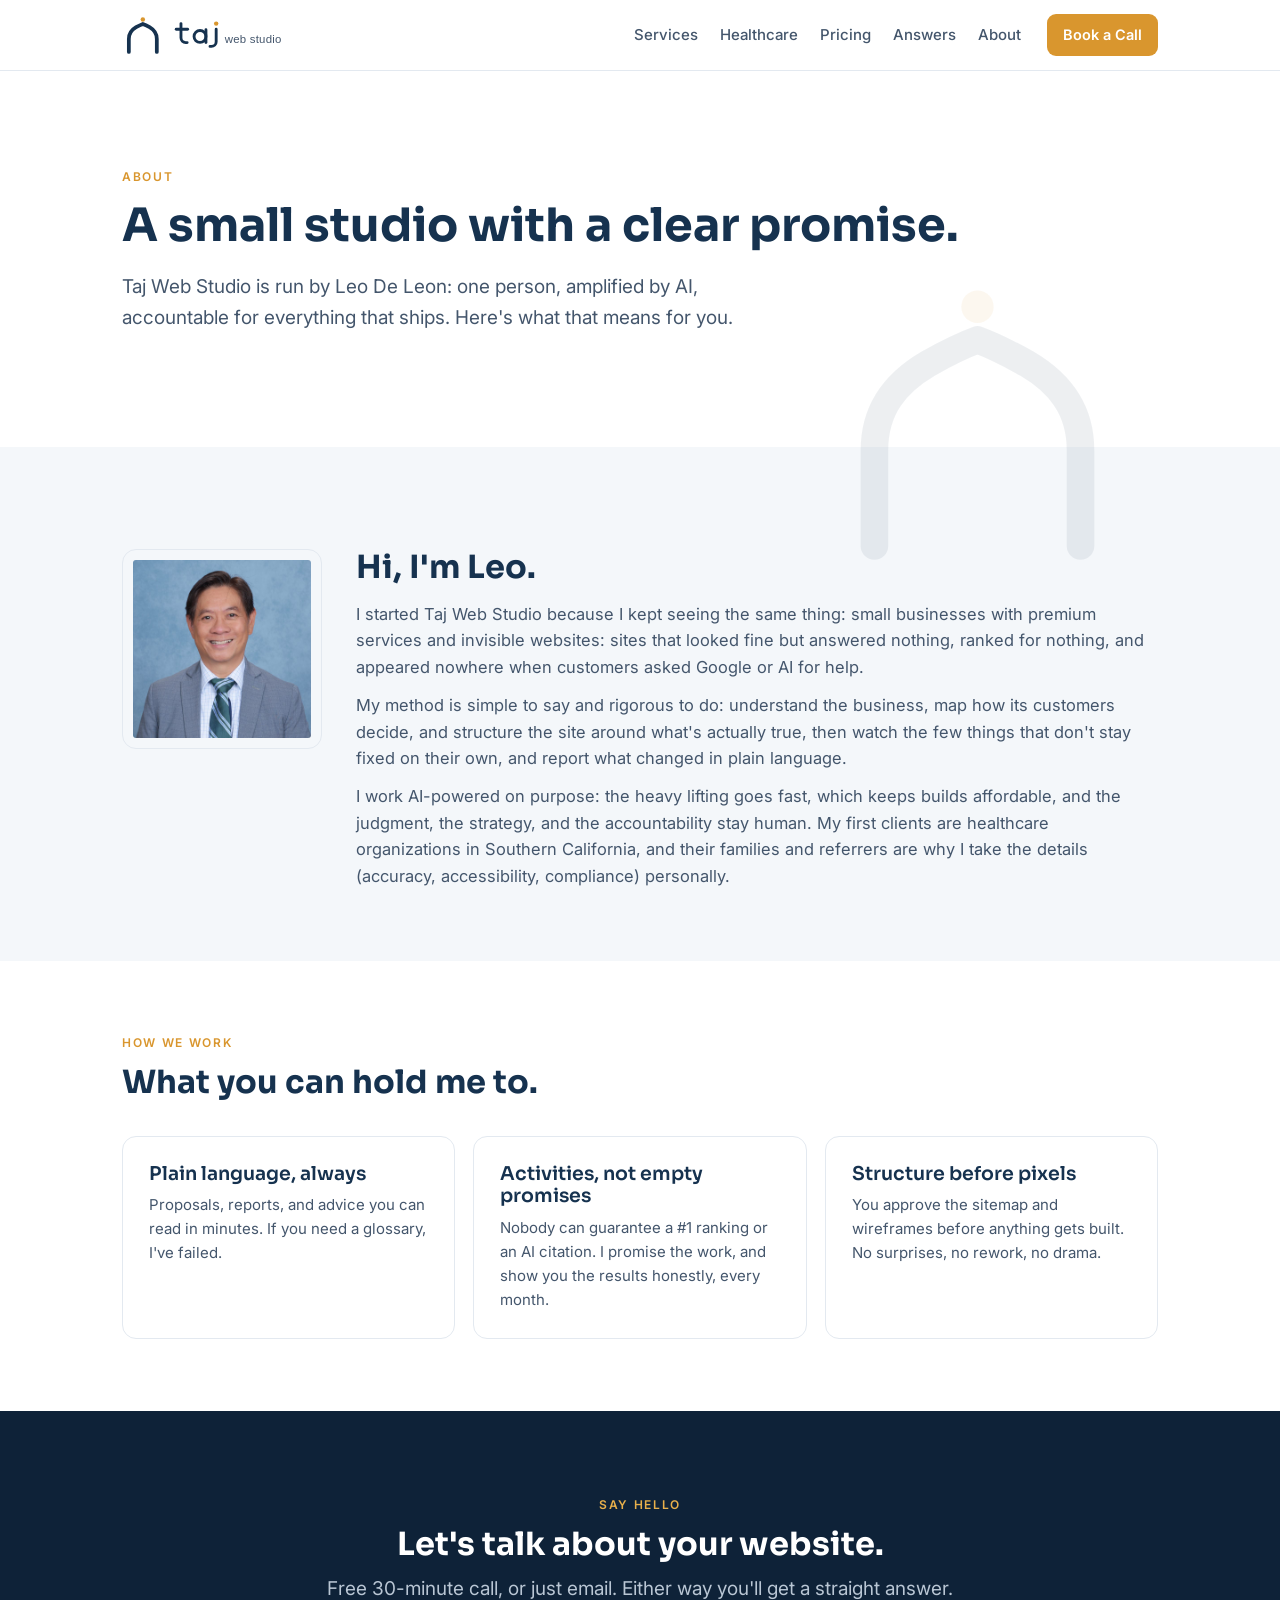
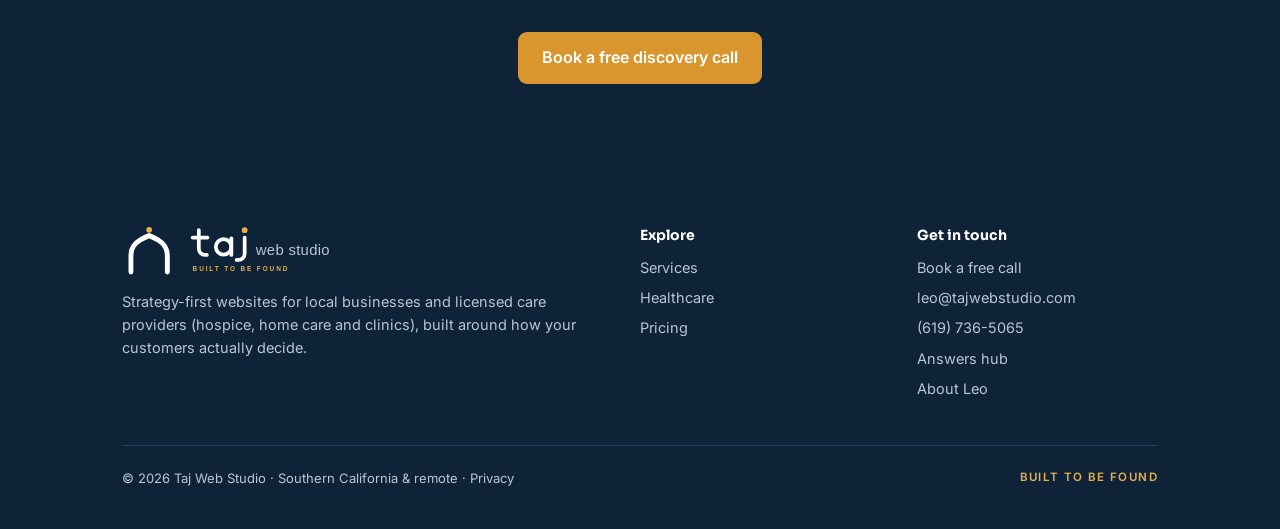
==== commit 78a6c909: "Local businesses first, care providers second" ====
--- a/about.html
+++ b/about.html
@@ -4,13 +4,13 @@
 <meta charset="UTF-8">
 <meta name="viewport" content="width=device-width, initial-scale=1.0">
 <title>About Leo & Taj Web Studio | AI-Powered Web Studio</title>
-<meta name="description" content="Taj Web Studio is a one-person, AI-powered web studio run by Leo De Leon: strategy-first websites for licensed care providers and local businesses, with plain-language reporting.">
+<meta name="description" content="Taj Web Studio is a one-person, AI-powered web studio run by Leo De Leon: strategy-first websites for local businesses and licensed care providers, with plain-language reporting.">
 <link rel="canonical" href="https://tajwebstudio.com/about.html">
 <!-- social sharing -->
 <meta property="og:type" content="website">
 <meta property="og:site_name" content="Taj Web Studio">
 <meta property="og:title" content="About Leo & Taj Web Studio | AI-Powered Web Studio">
-<meta property="og:description" content="Taj Web Studio is a one-person, AI-powered web studio run by Leo De Leon: strategy-first websites for licensed care providers and local businesses, with plain-language reporting.">
+<meta property="og:description" content="Taj Web Studio is a one-person, AI-powered web studio run by Leo De Leon: strategy-first websites for local businesses and licensed care providers, with plain-language reporting.">
 <meta property="og:url" content="https://tajwebstudio.com/about.html">
 <meta property="og:image" content="https://tajwebstudio.com/assets/og-card-2026-09.png">
 <meta property="og:image:width" content="1200">
@@ -18,7 +18,7 @@
 <meta property="og:image:alt" content="Taj Web Studio — built around how your customers decide">
 <meta name="twitter:card" content="summary_large_image">
 <meta name="twitter:title" content="About Leo & Taj Web Studio | AI-Powered Web Studio">
-<meta name="twitter:description" content="Taj Web Studio is a one-person, AI-powered web studio run by Leo De Leon: strategy-first websites for licensed care providers and local businesses, with plain-language reporting.">
+<meta name="twitter:description" content="Taj Web Studio is a one-person, AI-powered web studio run by Leo De Leon: strategy-first websites for local businesses and licensed care providers, with plain-language reporting.">
 <meta name="twitter:image" content="https://tajwebstudio.com/assets/og-card-2026-09.png">
 <link rel="icon" type="image/svg+xml" href="assets/favicon.svg">
 <link rel="preconnect" href="https://fonts.googleapis.com">
@@ -108,7 +108,7 @@
     <div class="cols">
       <div>
         <img src="assets/logo-horizontal-reversed.svg" alt="Taj Web Studio">
-        <p>Strategy-first websites for licensed care providers (hospice, home care and clinics), built around how your customers actually decide. Every local business is welcome too.</p>
+        <p>Strategy-first websites for local businesses and licensed care providers (hospice, home care and clinics), built around how your customers actually decide.</p>
       </div>
       <div>
         <h4>Explore</h4>
